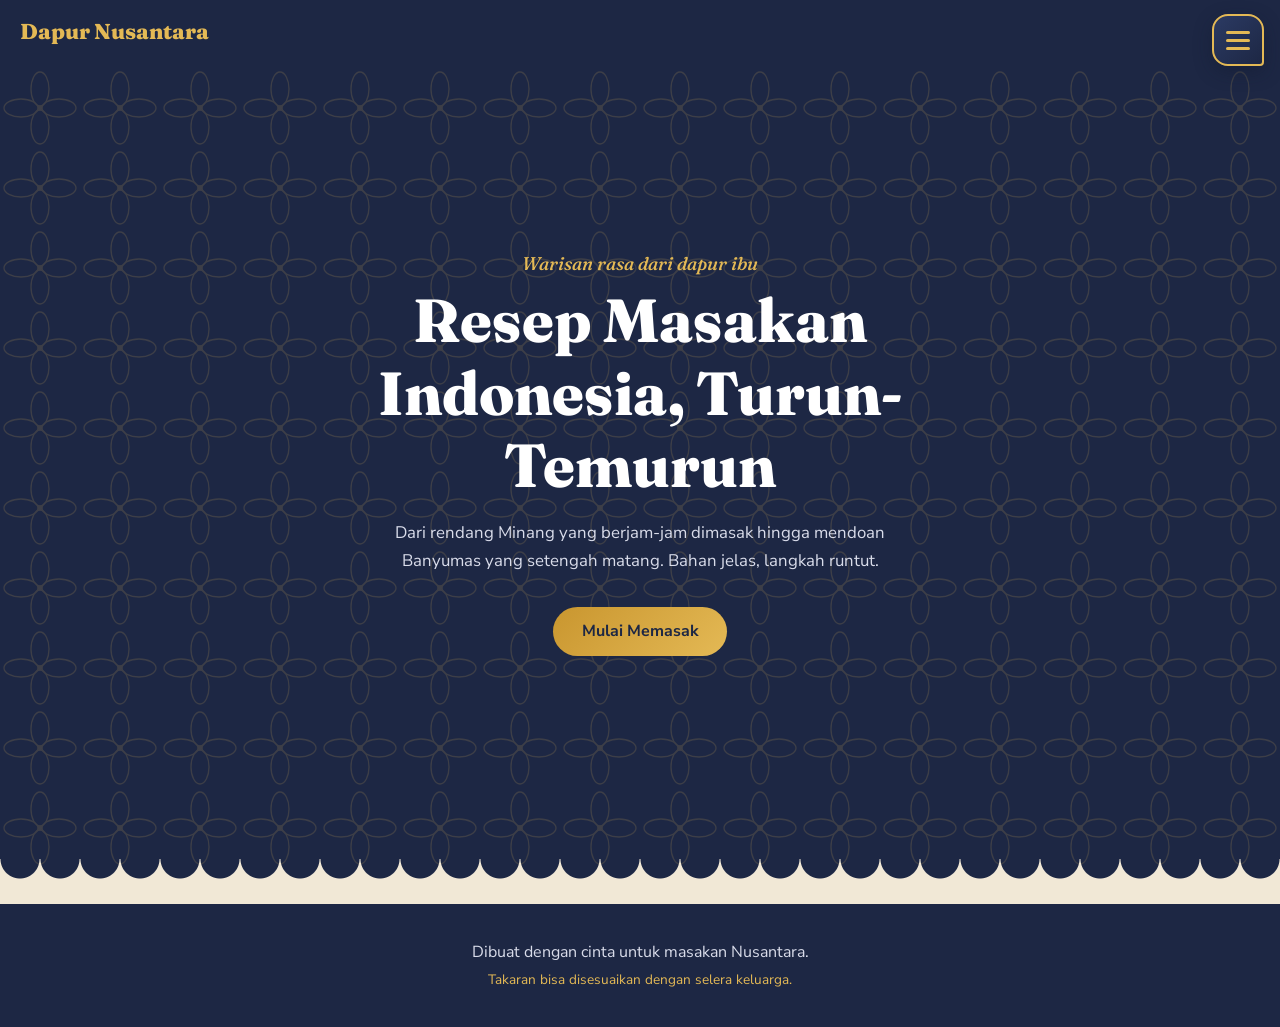
==== index.html @ f06d13d8 "Add files via upload" ====
<!DOCTYPE html>
<html lang="id">
<head>
<meta charset="UTF-8">
<meta name="viewport" content="width=device-width, initial-scale=1, viewport-fit=cover">
<title>Dapur Nusantara – Resep Masakan Indonesia</title>
<meta name="description" content="Resep rendang, soto, kupat tahu, bakwan, dan mendoan lengkap dengan bahan dan langkah.">
<link rel="icon" href="data:image/svg+xml,<svg xmlns='http://www.w3.org/2000/svg' viewBox='0 0 100 100'><rect width='100' height='100' rx='22' fill='%231d2744'/><g fill='none' stroke='%23e4b955' stroke-width='5'><ellipse cx='50' cy='30' rx='11' ry='20'/><ellipse cx='50' cy='70' rx='11' ry='20'/><ellipse cx='30' cy='50' rx='20' ry='11'/><ellipse cx='70' cy='50' rx='20' ry='11'/></g></svg>">
<link rel="preconnect" href="https://fonts.googleapis.com">
<link href="https://fonts.googleapis.com/css2?family=Fraunces:ital,wght@0,600;0,800;1,500&family=Nunito+Sans:wght@400;600;700&display=swap" rel="stylesheet">
<link rel="stylesheet" href="style.css">
</head>
<body>
<div class="intro" id="intro" aria-hidden="true">
  <div class="pintu kiri"></div><div class="pintu kanan"></div>
  <div class="intro-in">
    <svg class="lambang" viewBox="0 0 80 80" fill="none" stroke="currentColor" stroke-width="1.6" stroke-linecap="round">
      <ellipse pathLength="1" cx="40" cy="21" rx="9" ry="17" style="--k:0"/><ellipse pathLength="1" cx="59" cy="40" rx="17" ry="9" style="--k:1"/>
      <ellipse pathLength="1" cx="40" cy="59" rx="9" ry="17" style="--k:2"/><ellipse pathLength="1" cx="21" cy="40" rx="17" ry="9" style="--k:3"/>
      <circle class="titik" cx="40" cy="40" r="2.6" fill="currentColor" stroke="none"/>
    </svg>
    <div class="intro-nama" id="introNama"></div>
    <p class="intro-sub">Resep Masakan Indonesia</p>
  </div>
</div>

<header class="bar">
  <a class="brand" href="#/home">Dapur Nusantara</a>
</header>

<button class="menu-btn" id="menuBtn" aria-expanded="false" aria-controls="menuList" aria-label="Buka menu"><span></span><span></span><span></span></button>
<nav class="menu-list" id="menuList" aria-label="Menu utama">
  <a href="#/info" data-page="info" style="--i:0"><span class="ic"><svg viewBox="0 0 24 24" fill="none" stroke="currentColor" stroke-width="2" stroke-linecap="round" stroke-linejoin="round"><circle cx="12" cy="12" r="9"/><path d="M12 11v5"/><circle cx="12" cy="7.8" r=".6" fill="currentColor"/></svg></span><span class="tx">Info</span></a>
  <a href="#/home" data-page="home" style="--i:1"><span class="ic"><svg viewBox="0 0 24 24" fill="none" stroke="currentColor" stroke-width="2" stroke-linecap="round" stroke-linejoin="round"><path d="M4 11l8-7 8 7"/><path d="M6 10v9h4v-5h4v5h4v-9"/></svg></span><span class="tx">Home</span></a>
  <a href="#/anggota" data-page="anggota" style="--i:2"><span class="ic"><svg viewBox="0 0 24 24" fill="none" stroke="currentColor" stroke-width="2" stroke-linecap="round" stroke-linejoin="round"><circle cx="9" cy="8" r="3.2"/><path d="M3 19c0-3.3 2.7-5.5 6-5.5s6 2.2 6 5.5"/><path d="M16 5.2a3.2 3.2 0 010 5.6"/><path d="M18 14c1.8.7 3 2.3 3 5"/></svg></span><span class="tx">Anggota Kelompok</span></a>
  <a href="#/resep" data-page="resep" style="--i:3"><span class="ic"><svg viewBox="0 0 24 24" fill="none" stroke="currentColor" stroke-width="2" stroke-linecap="round" stroke-linejoin="round"><path d="M12 6c-2-1.5-5-2-8-1.5v13c3-.5 6 0 8 1.5 2-1.5 5-2 8-1.5v-13C17 4 14 4.5 12 6z"/><path d="M12 6v13"/></svg></span><span class="tx">List Resep</span></a>
</nav>

<!-- Halaman: Home -->
<section class="page" data-page="home" id="home">
  <div class="hero">
    <div class="hero-body">
      <p class="hero-note">Warisan rasa dari dapur ibu</p>
      <h1>Resep Masakan Indonesia, Turun-Temurun</h1>
      <p class="hero-sub">Dari rendang Minang yang berjam-jam dimasak hingga mendoan Banyumas yang setengah matang. Bahan jelas, langkah runtut.</p>
      <a class="btn btn-gold" href="#/resep">Mulai Memasak</a>
    </div>
    <div class="wave" aria-hidden="true"></div>
  </div>
</section>

<!-- Halaman: Info -->
<section class="page" data-page="info" id="info" hidden>
  <div class="wrap info">
    <h2 class="title">Tentang Dapur Nusantara</h2>
    <p>Dapur Nusantara adalah kumpulan resep masakan Indonesia yang disusun oleh kelompok kami. Setiap resep memuat bahan yang bisa dicentang saat belanja, langkah memasak yang berurutan, dan tips dari dapur.</p>
    <p>Saat ini tersedia lima resep: rendang, soto ayam, kupat tahu, bakwan sayur, dan tempe mendoan. Resep lain akan kami tambahkan.</p>
  </div>
</section>

<!-- Halaman: Resep -->
<section class="page" data-page="resep" id="resep" hidden>
  <main class="wrap">
    <h2 class="title">Pilih Resep</h2>
    <div class="tools">
      <input id="cari" type="search" placeholder="Cari resep, misalnya soto…" aria-label="Cari resep">
      <div class="chips" id="chips" role="group" aria-label="Kategori"></div>
    </div>
    <div class="grid" id="grid"></div>
    <p class="empty" id="kosong" hidden>Resep tidak ditemukan. Coba kata kunci lain atau pilih kategori Semua.</p>
  </main>
</section>

<!-- Halaman: Anggota (isi diedit di data.js) -->
<section class="page" data-page="anggota" id="anggota" hidden>
  <div class="wrap">
    <h2 class="title">Anggota Kelompok</h2>
    <div class="a-grid" id="aGrid"></div>
  </div>
</section>

<footer class="foot">
  <p>Dibuat dengan cinta untuk masakan Nusantara.</p>
  <p class="small">Takaran bisa disesuaikan dengan selera keluarga.</p>
</footer>

<div class="modal" id="modal" role="dialog" aria-modal="true" aria-labelledby="m-judul" hidden>
  <div class="sheet">
    <button class="close" id="tutup" aria-label="Tutup resep">&times;</button>
    <div id="m-isi"></div>
  </div>
</div>

<button class="btn-top" id="naik" aria-label="Kembali ke atas">&uarr;</button>
<script src="data.js"></script>
<script src="script.js"></script>
</body>
</html>
---- style.css ----
:root{
  --nila:#1d2744; --nila2:#2b3a63; --soga:#6a4326; --emas:#c9962f; --emas2:#e4b955;
  --kain:#f1e8d6; --kertas:#fbf7ee; --teks:#2a2118; --samar:#6f6354;
  --kawung:url("data:image/svg+xml,%3Csvg xmlns='http://www.w3.org/2000/svg' width='80' height='80' viewBox='0 0 80 80'%3E%3Cg fill='none' stroke='%236a4326' stroke-width='1.3'%3E%3Cellipse cx='40' cy='21' rx='9' ry='17'/%3E%3Cellipse cx='40' cy='59' rx='9' ry='17'/%3E%3Cellipse cx='21' cy='40' rx='17' ry='9'/%3E%3Cellipse cx='59' cy='40' rx='17' ry='9'/%3E%3C/g%3E%3Cg fill='%236a4326'%3E%3Ccircle cx='40' cy='40' r='2.4'/%3E%3Ccircle cx='0' cy='0' r='2'/%3E%3Ccircle cx='80' cy='0' r='2'/%3E%3Ccircle cx='0' cy='80' r='2'/%3E%3Ccircle cx='80' cy='80' r='2'/%3E%3C/g%3E%3C/svg%3E");
  --kawung-emas:url("data:image/svg+xml,%3Csvg xmlns='http://www.w3.org/2000/svg' width='80' height='80' viewBox='0 0 80 80'%3E%3Cg fill='none' stroke='%23e4b955' stroke-width='1.3'%3E%3Cellipse cx='40' cy='21' rx='9' ry='17'/%3E%3Cellipse cx='40' cy='59' rx='9' ry='17'/%3E%3Cellipse cx='21' cy='40' rx='17' ry='9'/%3E%3Cellipse cx='59' cy='40' rx='17' ry='9'/%3E%3C/g%3E%3Ccircle cx='40' cy='40' r='2.4' fill='%23e4b955'/%3E%3C/svg%3E");
}
:root{box-sizing:border-box;padding-top:env(safe-area-inset-top,0px);padding-bottom:env(safe-area-inset-bottom,0px)}
*,*::before,*::after{box-sizing:inherit}
html{scroll-behavior:auto}
body{margin:0;font-family:"Nunito Sans",system-ui,sans-serif;color:var(--teks);line-height:1.65;
  background:var(--kain);position:relative;min-height:100vh;min-height:100dvh;display:flex;flex-direction:column}
body::before{content:"";position:fixed;inset:0;background:var(--kawung);opacity:.1;pointer-events:none;z-index:0}
h1,h2,h3{font-family:"Fraunces",Georgia,serif;line-height:1.2;margin:0}
img,svg{max-width:100%}

/* Tombol beranimasi */
.btn{position:relative;overflow:hidden;display:inline-block;border:0;cursor:pointer;font:700 1rem "Nunito Sans",sans-serif;
  padding:.85rem 1.8rem;border-radius:999px;background:var(--nila);color:#fff;text-decoration:none;
  transition:transform .25s,box-shadow .25s}
.btn::after{content:"";position:absolute;top:0;left:-80%;width:50%;height:100%;
  background:linear-gradient(100deg,transparent,rgba(255,255,255,.45),transparent);transform:skewX(-20deg);transition:left .6s}
.btn:hover{transform:translateY(-3px);box-shadow:0 10px 22px rgba(29,39,68,.35)}
.btn:hover::after{left:130%}
.btn:active{transform:scale(.96)}
.btn-gold{background:linear-gradient(135deg,var(--emas),var(--emas2));color:var(--nila);animation:denyut 2.8s ease-in-out infinite}
.btn-small{padding:.55rem 1.2rem;background:transparent;border:1.5px solid var(--emas2);color:var(--emas2)}
.btn-small:hover{background:var(--emas2);color:var(--nila)}
.ripple{position:absolute;border-radius:50%;background:rgba(255,255,255,.5);transform:scale(0);animation:riak .6s linear;pointer-events:none}
@keyframes riak{to{transform:scale(4);opacity:0}}
@keyframes denyut{0%,100%{box-shadow:0 0 0 0 rgba(228,185,85,.55)}50%{box-shadow:0 0 0 14px rgba(228,185,85,0)}}
:focus-visible{outline:3px solid var(--emas);outline-offset:3px}

/* Hero */
.hero{position:relative;z-index:1;background:var(--nila);color:#fff;overflow:hidden}
.hero::before{content:"";position:absolute;inset:0;background:var(--kawung-emas);opacity:.16;animation:geser 60s linear infinite}
@keyframes geser{to{background-position:160px 80px}}
.brand{font:800 1.35rem "Fraunces",Georgia,serif;color:var(--emas2);text-decoration:none}
.hero-body{position:relative;max-width:760px;margin:auto;padding:3.5rem 1.25rem 7rem;text-align:center}
.hero-note{font:italic 500 1.15rem "Fraunces",Georgia,serif;color:var(--emas2);margin:0 0 .6rem}
.hero h1{font-size:clamp(2rem,6vw,3.8rem);font-weight:800;margin-bottom:1rem}
.hero-sub{max-width:56ch;margin:0 auto 2rem;color:#d9dcea;font-size:1.05rem}
.wave{position:absolute;bottom:-1px;left:0;right:0;height:46px;background:var(--kain);
  -webkit-mask:radial-gradient(circle at 20px 0,transparent 19px,#000 20px) 0 0/40px 46px repeat-x;
  mask:radial-gradient(circle at 20px 0,transparent 19px,#000 20px) 0 0/40px 46px repeat-x}

/* Konten */
.wrap{position:relative;z-index:1;max-width:1100px;margin:auto;padding:2.5rem 1.25rem 4rem}
.title{text-align:center;font-size:clamp(1.7rem,4vw,2.4rem);color:var(--nila);margin-bottom:1.5rem}
.title::after{content:"";display:block;width:90px;height:4px;margin:.7rem auto 0;border-radius:4px;
  background:repeating-linear-gradient(90deg,var(--emas) 0 10px,transparent 10px 16px)}
.tools{display:flex;flex-direction:column;align-items:center;gap:1rem;margin-bottom:2rem}
#cari{width:min(100%,420px);padding:.8rem 1.2rem;border-radius:999px;border:2px solid var(--soga);background:var(--kertas);
  font:inherit;color:var(--teks);transition:box-shadow .25s,border-color .25s}
#cari:focus{outline:none;border-color:var(--emas);box-shadow:0 0 0 4px rgba(201,150,47,.28)}
.chips{display:flex;flex-wrap:wrap;gap:.5rem;justify-content:center}
.chip{border:1.5px solid var(--nila);background:transparent;color:var(--nila);padding:.45rem 1.1rem;border-radius:999px;
  font:600 .95rem "Nunito Sans",sans-serif;cursor:pointer;transition:all .25s}
.chip:hover{transform:translateY(-2px);background:rgba(29,39,68,.08)}
.chip.aktif{background:var(--nila);color:var(--emas2)}

.grid{display:grid;grid-template-columns:repeat(auto-fill,minmax(250px,1fr));gap:1.5rem}
.card{background:var(--kertas);border:1px solid #d8c9a8;border-radius:6px 28px 6px 28px;overflow:hidden;
  display:flex;flex-direction:column;box-shadow:0 4px 0 var(--soga);
  opacity:0;transform:translateY(24px);transition:opacity .6s,transform .6s,box-shadow .3s}
.card.tampil{opacity:1;transform:none}
.card:hover{transform:translateY(-6px);box-shadow:0 10px 0 var(--emas)}
.card-top{display:grid;place-items:center;height:140px;font-size:4.2rem;background:var(--nila2);position:relative}
.card-top::before{content:"";position:absolute;inset:0;background:var(--kawung-emas);opacity:.28}
.card-top span{position:relative;transition:transform .4s}
.card:hover .card-top span{transform:scale(1.2) rotate(-8deg)}
.card-body{padding:1.2rem 1.3rem 1.4rem;display:flex;flex-direction:column;gap:.5rem;flex:1}
.card h3{font-size:1.45rem;color:var(--nila)}
.daerah{margin:0;color:var(--soga);font-weight:700;font-size:.9rem}
.desc{margin:0;color:var(--samar);font-size:.95rem;flex:1}
.meta{display:flex;gap:.8rem;flex-wrap:wrap;font-size:.85rem;color:var(--samar);margin:.3rem 0 .6rem}
.card .btn{align-self:flex-start;padding:.6rem 1.4rem}
.empty{text-align:center;color:var(--samar)}

/* Modal */
.modal{position:fixed;inset:0;z-index:50;background:rgba(18,24,44,.72);display:flex;align-items:flex-end;justify-content:center;
  padding:0;animation:pudar .3s}
.modal[hidden]{display:none}
.sheet{position:relative;background:var(--kertas);width:100%;max-width:760px;max-height:92vh;overflow:auto;
  border-radius:28px 28px 0 0;padding:2rem 1.4rem calc(2rem + env(safe-area-inset-bottom,0px));animation:naik .4s cubic-bezier(.2,.9,.3,1)}
@keyframes naik{from{transform:translateY(60px);opacity:0}}
@keyframes pudar{from{opacity:0}}
.close{position:sticky;top:0;float:right;width:42px;height:42px;border-radius:50%;border:0;background:var(--nila);color:var(--emas2);
  font-size:1.6rem;cursor:pointer;transition:transform .3s}
.close:hover{transform:rotate(90deg)}
.m-head{text-align:center;margin-bottom:1.2rem}
.m-head .em{font-size:3.2rem}
.m-head h2{font-size:2rem;color:var(--nila)}
.m-cols{display:grid;gap:1.5rem}
.m-cols h4{font:800 1.25rem "Fraunces",Georgia,serif;color:var(--soga);margin:0 0 .6rem;border-bottom:2px dashed var(--emas);padding-bottom:.3rem}
.bahan{list-style:none;margin:0;padding:0}
.bahan label{display:flex;gap:.6rem;padding:.3rem 0;cursor:pointer;align-items:flex-start}
.bahan input{accent-color:var(--nila);margin-top:.4rem;width:1.05rem;height:1.05rem}
.bahan input:checked+span{text-decoration:line-through;color:var(--samar)}
.langkah{margin:0;padding-left:1.4rem}
.langkah li{padding:.3rem 0 .3rem .3rem}
.langkah li::marker{font-weight:800;color:var(--emas)}
.tips{margin-top:1.5rem;padding:1rem 1.2rem;border-left:5px solid var(--emas);background:#f3ead4;border-radius:0 12px 12px 0}

.foot{position:relative;z-index:1;background:var(--nila);color:#d9dcea;text-align:center;padding:2rem 1rem}
.foot p{margin:.2rem 0}.small{font-size:.85rem;color:var(--emas2)}
.btn-top{position:fixed;right:1rem;bottom:calc(1rem + env(safe-area-inset-bottom,0px));z-index:40;width:48px;height:48px;border-radius:50%;
  border:0;background:var(--emas);color:var(--nila);font-size:1.4rem;font-weight:800;cursor:pointer;
  opacity:0;transform:translateY(20px);pointer-events:none;transition:all .35s}
.btn-top.muncul{opacity:1;transform:none;pointer-events:auto}
.btn-top:hover{transform:translateY(-4px)}

@media(min-width:700px){
  .tools{flex-direction:row;justify-content:space-between}
  .modal{align-items:center;padding:1.5rem}
  .sheet{border-radius:6px 36px 6px 36px;padding:2.2rem}
  .m-cols{grid-template-columns:1fr 1.25fr}
}
@media(prefers-reduced-motion:reduce){*,*::before,*::after{animation:none!important;transition:none!important}.card{opacity:1;transform:none}}

/* ===== Bilah atas & halaman ===== */
.bar{position:relative;z-index:1;background:var(--nila);padding:1.15rem 5.2rem 1.15rem 1.25rem;border-bottom:2px solid rgba(228,185,85,.35);transition:border-color .3s}
.bar .brand{display:inline-block}
body.home .bar{border-bottom-color:transparent}
.page{position:relative;z-index:1;flex:1}
.page[hidden]{display:none}
.page.masuk{animation:halaman .6s cubic-bezier(.2,.8,.2,1)}
@keyframes halaman{from{opacity:0;transform:translateY(22px)}}
.foot{margin-top:auto}
.hero{min-height:calc(100vh - 64px);min-height:calc(100dvh - 64px);display:flex;align-items:center}
.hero-body{width:100%}

/* ===== Menu pojok kanan atas ===== */
.menu-btn{position:fixed;top:calc(.9rem + env(safe-area-inset-top,0px));right:1rem;z-index:80;width:52px;height:52px;border-radius:16px 16px 4px 16px;border:2px solid var(--emas2);
  background:linear-gradient(135deg,var(--nila2),var(--nila));cursor:pointer;display:flex;flex-direction:column;justify-content:center;align-items:center;gap:5px;
  box-shadow:0 6px 18px rgba(18,24,44,.4);transition:transform .3s,box-shadow .3s,border-radius .3s}
.menu-btn:hover{transform:translateY(-3px) rotate(-4deg);box-shadow:0 10px 24px rgba(201,150,47,.5)}
.menu-btn span{display:block;width:24px;height:3px;border-radius:3px;background:var(--emas2);transition:transform .35s,opacity .25s,width .3s}
.menu-btn:hover span:nth-child(2){width:16px}
.menu-btn.buka{border-radius:50%;transform:rotate(90deg)}
.menu-btn.buka span:nth-child(1){transform:translateY(8px) rotate(45deg)}
.menu-btn.buka span:nth-child(2){opacity:0}
.menu-btn.buka span:nth-child(3){transform:translateY(-8px) rotate(-45deg)}
.menu-list{position:fixed;top:calc(4.9rem + env(safe-area-inset-top,0px));right:1rem;z-index:79;display:flex;flex-direction:column;gap:.5rem;align-items:stretch;min-width:230px;pointer-events:none}
.menu-list a{position:relative;display:flex;align-items:center;gap:.8rem;padding:.45rem 1.4rem .45rem .45rem;border-radius:999px;text-decoration:none;font-weight:700;color:var(--nila);
  background:var(--kertas);border:1.5px solid var(--emas);box-shadow:0 8px 18px rgba(18,24,44,.28);
  opacity:0;transform:translateX(40px) scale(.9);transition:opacity .3s,transform .4s cubic-bezier(.2,1.2,.3,1),box-shadow .25s,background .25s,color .25s}
.menu-list .ic{flex:none;width:38px;height:38px;border-radius:50%;display:grid;place-items:center;background:var(--nila);color:var(--emas2);transition:background .25s,color .25s,transform .35s}
.menu-list .ic svg{width:20px;height:20px}
.menu-list.buka{pointer-events:auto}
.menu-list.buka a{opacity:1;transform:none;transition-delay:calc(var(--i)*70ms),calc(var(--i)*70ms),0s,0s,0s,0s}
.menu-list a:hover{transform:translateX(-5px);background:linear-gradient(135deg,var(--emas),var(--emas2));box-shadow:0 10px 22px rgba(201,150,47,.5);transition-delay:0s}
.menu-list a:hover .ic{transform:rotate(-8deg) scale(1.08)}
.menu-list a:active{transform:scale(.96)}
.menu-list a[aria-current]{background:var(--nila);color:var(--emas2);border-color:var(--emas2)}
.menu-list a[aria-current] .ic{background:var(--emas2);color:var(--nila)}

/* ===== Animasi pembuka: pintu kawung ===== */
.intro{position:fixed;inset:0;z-index:200;display:grid;place-items:center;overflow:hidden;animation:bubar 0s 3.4s forwards}
.pintu{position:absolute;top:0;bottom:0;width:50.5%;background:var(--nila);animation:buka 1s 2.35s cubic-bezier(.77,0,.18,1) forwards}
.pintu::before{content:"";position:absolute;inset:0;background:var(--kawung-emas);opacity:.2}
.pintu::after{content:"";position:absolute;top:0;bottom:0;width:3px;background:var(--emas2)}
.kiri{left:0;--g:-100%}.kiri::after{right:0}
.kanan{right:0;--g:100%}.kanan::after{left:0}
.intro-in{position:relative;text-align:center;color:var(--emas2);animation:pudarkan .5s 2.1s ease-in forwards}
.lambang{width:92px;height:92px;display:block;margin:0 auto 1rem;transform:rotate(45deg);animation:kembang 1.4s .2s cubic-bezier(.3,1.2,.4,1) both}
.lambang ellipse{stroke-dasharray:1;stroke-dashoffset:1;animation:gambar .9s calc(.25s + var(--k)*.22s) ease-out forwards}
.lambang .titik{transform-origin:40px 40px;animation:titik .5s 1.2s cubic-bezier(.3,1.6,.5,1) both}
.intro-nama{display:flex;justify-content:center;overflow:hidden;padding:.15em 0;font:800 clamp(1.8rem,8vw,3rem) "Fraunces",Georgia,serif}
.intro-nama span{display:inline-block;animation:huruf .7s calc(.9s + var(--d)*55ms) cubic-bezier(.2,.9,.2,1) both}
.intro-nama .sp{width:.3em}
.intro-sub{margin:.4rem 0 0;font:italic 500 1rem "Fraunces",Georgia,serif;color:#d9dcea;animation:muncul .8s 1.9s both}
@keyframes gambar{to{stroke-dashoffset:0}}
@keyframes kembang{from{transform:rotate(-90deg) scale(.6)}to{transform:rotate(45deg) scale(1)}}
@keyframes titik{from{transform:scale(0)}}
@keyframes huruf{from{transform:translateY(110%) rotate(8deg);opacity:0}}
@keyframes muncul{from{opacity:0;transform:translateY(10px)}}
@keyframes pudarkan{to{opacity:0;transform:scale(.96)}}
@keyframes buka{to{transform:translateX(var(--g))}}
@keyframes bubar{to{visibility:hidden;pointer-events:none}}
@keyframes naikmasuk{from{opacity:0;transform:translateY(30px)}}
.hero-body>*{animation:naikmasuk .8s var(--tunda,0s) both}
.hero-body>:nth-child(2){animation-delay:calc(var(--tunda,0s) + .12s)}
.hero-body>:nth-child(3){animation-delay:calc(var(--tunda,0s) + .24s)}
.hero-body>:nth-child(4){animation-delay:calc(var(--tunda,0s) + .36s)}
:root{--tunda:2.5s}

/* ===== Gambar resep ===== */
.card-top img{position:absolute;inset:0;width:100%;height:100%;object-fit:cover;z-index:1}
.m-foto{width:100%;max-height:240px;object-fit:cover;border-radius:6px 28px 6px 28px;margin-bottom:.8rem;border:3px solid var(--emas)}

/* ===== Info & Anggota ===== */
.info{max-width:760px;text-align:center;padding-bottom:1rem}
.info p{margin:0 0 1rem;font-size:1.05rem}
.a-grid{display:grid;grid-template-columns:repeat(auto-fill,minmax(240px,1fr));gap:1.5rem}
.member{background:var(--kertas);border:1px solid #d8c9a8;border-radius:28px 6px 28px 6px;padding:1.5rem 1.3rem;text-align:center;display:flex;flex-direction:column;align-items:center;gap:.5rem;box-shadow:0 4px 0 var(--soga);transition:transform .3s,box-shadow .3s}
.member:hover{transform:translateY(-5px);box-shadow:0 9px 0 var(--emas)}
.ava{position:relative;width:100px;height:100px;border-radius:50%;border:4px solid var(--emas);background:var(--nila2);display:grid;place-items:center;overflow:hidden;color:var(--emas2);font:800 2.4rem "Fraunces",Georgia,serif}
.ava img{position:absolute;inset:0;width:100%;height:100%;object-fit:cover}
.member h3{font-size:1.35rem;color:var(--nila)}
.peran{margin:0;color:var(--soga);font-weight:700;font-size:.92rem}
.member .desc{font-size:.95rem}
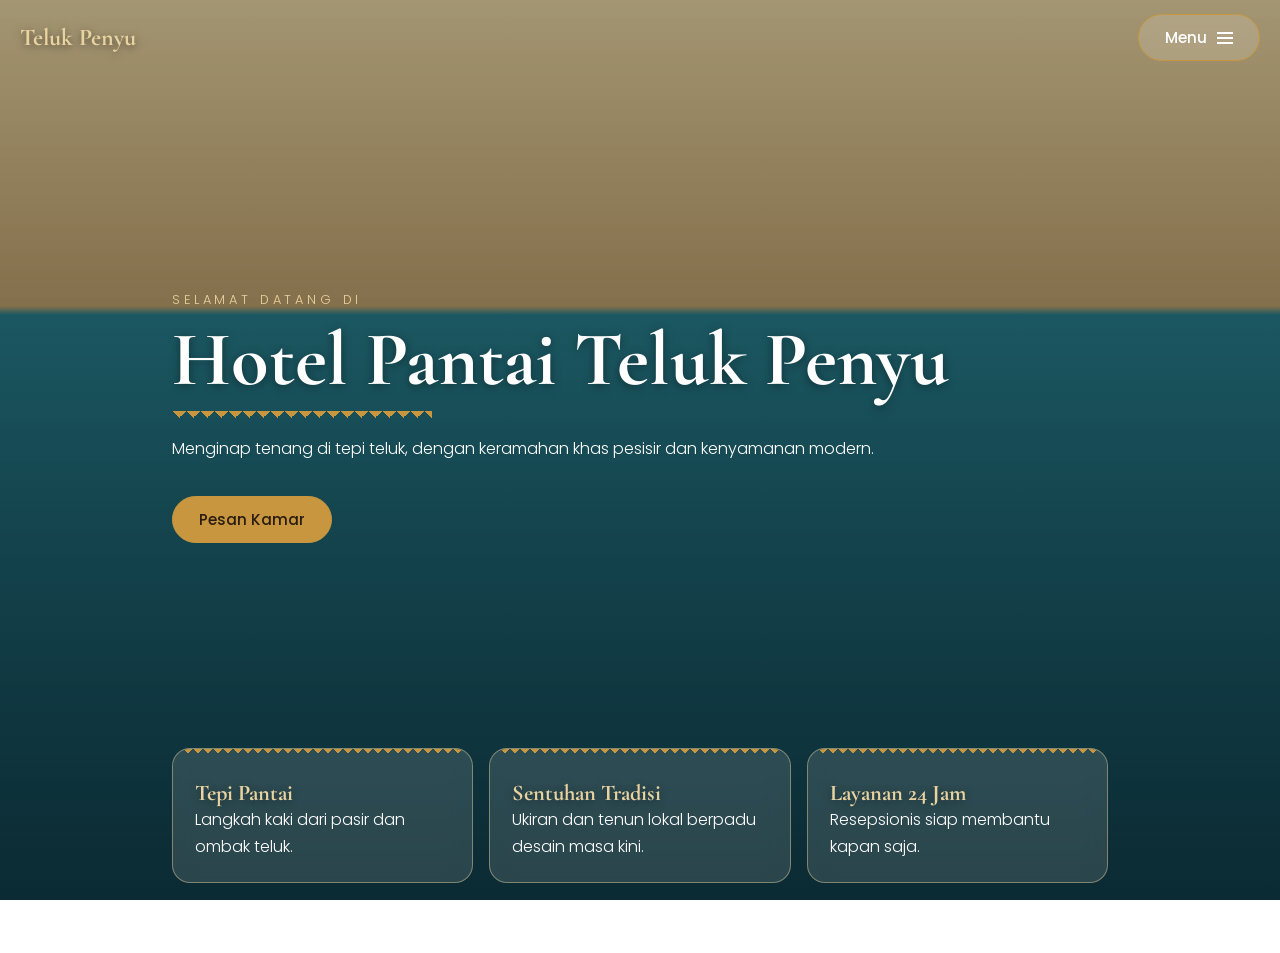
==== commit 0ee6b9b9: "Add files via upload" ====
--- a/index.html
+++ b/index.html
@@ -1,98 +1,4 @@
-<!DOCTYPE html>
-<html lang="id">
-<head>
-<meta charset="UTF-8">
-<meta name="viewport" content="width=device-width, initial-scale=1, viewport-fit=cover">
-<title>Dapur Nusantara – Resep Masakan Indonesia</title>
-<meta name="description" content="Resep rendang, soto, kupat tahu, bakwan, dan mendoan lengkap dengan bahan dan langkah.">
-<link rel="icon" href="data:image/svg+xml,<svg xmlns='http://www.w3.org/2000/svg' viewBox='0 0 100 100'><rect width='100' height='100' rx='22' fill='%231d2744'/><g fill='none' stroke='%23e4b955' stroke-width='5'><ellipse cx='50' cy='30' rx='11' ry='20'/><ellipse cx='50' cy='70' rx='11' ry='20'/><ellipse cx='30' cy='50' rx='20' ry='11'/><ellipse cx='70' cy='50' rx='20' ry='11'/></g></svg>">
-<link rel="preconnect" href="https://fonts.googleapis.com">
-<link href="https://fonts.googleapis.com/css2?family=Fraunces:ital,wght@0,600;0,800;1,500&family=Nunito+Sans:wght@400;600;700&display=swap" rel="stylesheet">
-<link rel="stylesheet" href="style.css">
-</head>
-<body>
-<div class="intro" id="intro" aria-hidden="true">
-  <div class="pintu kiri"></div><div class="pintu kanan"></div>
-  <div class="intro-in">
-    <svg class="lambang" viewBox="0 0 80 80" fill="none" stroke="currentColor" stroke-width="1.6" stroke-linecap="round">
-      <ellipse pathLength="1" cx="40" cy="21" rx="9" ry="17" style="--k:0"/><ellipse pathLength="1" cx="59" cy="40" rx="17" ry="9" style="--k:1"/>
-      <ellipse pathLength="1" cx="40" cy="59" rx="9" ry="17" style="--k:2"/><ellipse pathLength="1" cx="21" cy="40" rx="17" ry="9" style="--k:3"/>
-      <circle class="titik" cx="40" cy="40" r="2.6" fill="currentColor" stroke="none"/>
-    </svg>
-    <div class="intro-nama" id="introNama"></div>
-    <p class="intro-sub">Resep Masakan Indonesia</p>
-  </div>
-</div>
-
-<header class="bar">
-  <a class="brand" href="#/home">Dapur Nusantara</a>
-</header>
-
-<button class="menu-btn" id="menuBtn" aria-expanded="false" aria-controls="menuList" aria-label="Buka menu"><span></span><span></span><span></span></button>
-<nav class="menu-list" id="menuList" aria-label="Menu utama">
-  <a href="#/info" data-page="info" style="--i:0"><span class="ic"><svg viewBox="0 0 24 24" fill="none" stroke="currentColor" stroke-width="2" stroke-linecap="round" stroke-linejoin="round"><circle cx="12" cy="12" r="9"/><path d="M12 11v5"/><circle cx="12" cy="7.8" r=".6" fill="currentColor"/></svg></span><span class="tx">Info</span></a>
-  <a href="#/home" data-page="home" style="--i:1"><span class="ic"><svg viewBox="0 0 24 24" fill="none" stroke="currentColor" stroke-width="2" stroke-linecap="round" stroke-linejoin="round"><path d="M4 11l8-7 8 7"/><path d="M6 10v9h4v-5h4v5h4v-9"/></svg></span><span class="tx">Home</span></a>
-  <a href="#/anggota" data-page="anggota" style="--i:2"><span class="ic"><svg viewBox="0 0 24 24" fill="none" stroke="currentColor" stroke-width="2" stroke-linecap="round" stroke-linejoin="round"><circle cx="9" cy="8" r="3.2"/><path d="M3 19c0-3.3 2.7-5.5 6-5.5s6 2.2 6 5.5"/><path d="M16 5.2a3.2 3.2 0 010 5.6"/><path d="M18 14c1.8.7 3 2.3 3 5"/></svg></span><span class="tx">Anggota Kelompok</span></a>
-  <a href="#/resep" data-page="resep" style="--i:3"><span class="ic"><svg viewBox="0 0 24 24" fill="none" stroke="currentColor" stroke-width="2" stroke-linecap="round" stroke-linejoin="round"><path d="M12 6c-2-1.5-5-2-8-1.5v13c3-.5 6 0 8 1.5 2-1.5 5-2 8-1.5v-13C17 4 14 4.5 12 6z"/><path d="M12 6v13"/></svg></span><span class="tx">List Resep</span></a>
-</nav>
-
-<!-- Halaman: Home -->
-<section class="page" data-page="home" id="home">
-  <div class="hero">
-    <div class="hero-body">
-      <p class="hero-note">Warisan rasa dari dapur ibu</p>
-      <h1>Resep Masakan Indonesia, Turun-Temurun</h1>
-      <p class="hero-sub">Dari rendang Minang yang berjam-jam dimasak hingga mendoan Banyumas yang setengah matang. Bahan jelas, langkah runtut.</p>
-      <a class="btn btn-gold" href="#/resep">Mulai Memasak</a>
-    </div>
-    <div class="wave" aria-hidden="true"></div>
-  </div>
-</section>
-
-<!-- Halaman: Info -->
-<section class="page" data-page="info" id="info" hidden>
-  <div class="wrap info">
-    <h2 class="title">Tentang Dapur Nusantara</h2>
-    <p>Dapur Nusantara adalah kumpulan resep masakan Indonesia yang disusun oleh kelompok kami. Setiap resep memuat bahan yang bisa dicentang saat belanja, langkah memasak yang berurutan, dan tips dari dapur.</p>
-    <p>Saat ini tersedia lima resep: rendang, soto ayam, kupat tahu, bakwan sayur, dan tempe mendoan. Resep lain akan kami tambahkan.</p>
-  </div>
-</section>
-
-<!-- Halaman: Resep -->
-<section class="page" data-page="resep" id="resep" hidden>
-  <main class="wrap">
-    <h2 class="title">Pilih Resep</h2>
-    <div class="tools">
-      <input id="cari" type="search" placeholder="Cari resep, misalnya soto…" aria-label="Cari resep">
-      <div class="chips" id="chips" role="group" aria-label="Kategori"></div>
-    </div>
-    <div class="grid" id="grid"></div>
-    <p class="empty" id="kosong" hidden>Resep tidak ditemukan. Coba kata kunci lain atau pilih kategori Semua.</p>
-  </main>
-</section>
-
-<!-- Halaman: Anggota (isi diedit di data.js) -->
-<section class="page" data-page="anggota" id="anggota" hidden>
-  <div class="wrap">
-    <h2 class="title">Anggota Kelompok</h2>
-    <div class="a-grid" id="aGrid"></div>
-  </div>
-</section>
-
-<footer class="foot">
-  <p>Dibuat dengan cinta untuk masakan Nusantara.</p>
-  <p class="small">Takaran bisa disesuaikan dengan selera keluarga.</p>
-</footer>
-
-<div class="modal" id="modal" role="dialog" aria-modal="true" aria-labelledby="m-judul" hidden>
-  <div class="sheet">
-    <button class="close" id="tutup" aria-label="Tutup resep">&times;</button>
-    <div id="m-isi"></div>
-  </div>
-</div>
-
-<button class="btn-top" id="naik" aria-label="Kembali ke atas">&uarr;</button>
-<script src="data.js"></script>
-<script src="script.js"></script>
-</body>
-</html>
+<!DOCTYPE html><html lang="id"><head><meta charset="utf-8"><meta name="viewport" content="width=device-width,initial-scale=1,viewport-fit=cover"><title>Pantai Teluk Penyu - Pemesanan Kamar Hotel</title><link rel="stylesheet" href="style.css"></head><body data-page="home"><main>
+<section class="hero"><p class="kicker">Selamat datang di</p><h1>Hotel Pantai Teluk Penyu</h1><div class="orn"></div><p>Menginap tenang di tepi teluk, dengan keramahan khas pesisir dan kenyamanan modern.</p><a class="cta" data-go="pesan" href="pesan.html">Pesan Kamar</a></section>
+<section class="grid"><article class="card"><h3>Tepi Pantai</h3><p>Langkah kaki dari pasir dan ombak teluk.</p></article><article class="card"><h3>Sentuhan Tradisi</h3><p>Ukiran dan tenun lokal berpadu desain masa kini.</p></article><article class="card"><h3>Layanan 24 Jam</h3><p>Resepsionis siap membantu kapan saja.</p></article></section>
+</main><script src="script.js"></script></body></html>
--- a/style.css
+++ b/style.css
@@ -1,201 +1,56 @@
-:root{
-  --nila:#1d2744; --nila2:#2b3a63; --soga:#6a4326; --emas:#c9962f; --emas2:#e4b955;
-  --kain:#f1e8d6; --kertas:#fbf7ee; --teks:#2a2118; --samar:#6f6354;
-  --kawung:url("data:image/svg+xml,%3Csvg xmlns='http://www.w3.org/2000/svg' width='80' height='80' viewBox='0 0 80 80'%3E%3Cg fill='none' stroke='%236a4326' stroke-width='1.3'%3E%3Cellipse cx='40' cy='21' rx='9' ry='17'/%3E%3Cellipse cx='40' cy='59' rx='9' ry='17'/%3E%3Cellipse cx='21' cy='40' rx='17' ry='9'/%3E%3Cellipse cx='59' cy='40' rx='17' ry='9'/%3E%3C/g%3E%3Cg fill='%236a4326'%3E%3Ccircle cx='40' cy='40' r='2.4'/%3E%3Ccircle cx='0' cy='0' r='2'/%3E%3Ccircle cx='80' cy='0' r='2'/%3E%3Ccircle cx='0' cy='80' r='2'/%3E%3Ccircle cx='80' cy='80' r='2'/%3E%3C/g%3E%3C/svg%3E");
-  --kawung-emas:url("data:image/svg+xml,%3Csvg xmlns='http://www.w3.org/2000/svg' width='80' height='80' viewBox='0 0 80 80'%3E%3Cg fill='none' stroke='%23e4b955' stroke-width='1.3'%3E%3Cellipse cx='40' cy='21' rx='9' ry='17'/%3E%3Cellipse cx='40' cy='59' rx='9' ry='17'/%3E%3Cellipse cx='21' cy='40' rx='17' ry='9'/%3E%3Cellipse cx='59' cy='40' rx='17' ry='9'/%3E%3C/g%3E%3Ccircle cx='40' cy='40' r='2.4' fill='%23e4b955'/%3E%3C/svg%3E");
-}
-:root{box-sizing:border-box;padding-top:env(safe-area-inset-top,0px);padding-bottom:env(safe-area-inset-bottom,0px)}
-*,*::before,*::after{box-sizing:inherit}
-html{scroll-behavior:auto}
-body{margin:0;font-family:"Nunito Sans",system-ui,sans-serif;color:var(--teks);line-height:1.65;
-  background:var(--kain);position:relative;min-height:100vh;min-height:100dvh;display:flex;flex-direction:column}
-body::before{content:"";position:fixed;inset:0;background:var(--kawung);opacity:.1;pointer-events:none;z-index:0}
-h1,h2,h3{font-family:"Fraunces",Georgia,serif;line-height:1.2;margin:0}
-img,svg{max-width:100%}
-
-/* Tombol beranimasi */
-.btn{position:relative;overflow:hidden;display:inline-block;border:0;cursor:pointer;font:700 1rem "Nunito Sans",sans-serif;
-  padding:.85rem 1.8rem;border-radius:999px;background:var(--nila);color:#fff;text-decoration:none;
-  transition:transform .25s,box-shadow .25s}
-.btn::after{content:"";position:absolute;top:0;left:-80%;width:50%;height:100%;
-  background:linear-gradient(100deg,transparent,rgba(255,255,255,.45),transparent);transform:skewX(-20deg);transition:left .6s}
-.btn:hover{transform:translateY(-3px);box-shadow:0 10px 22px rgba(29,39,68,.35)}
-.btn:hover::after{left:130%}
-.btn:active{transform:scale(.96)}
-.btn-gold{background:linear-gradient(135deg,var(--emas),var(--emas2));color:var(--nila);animation:denyut 2.8s ease-in-out infinite}
-.btn-small{padding:.55rem 1.2rem;background:transparent;border:1.5px solid var(--emas2);color:var(--emas2)}
-.btn-small:hover{background:var(--emas2);color:var(--nila)}
-.ripple{position:absolute;border-radius:50%;background:rgba(255,255,255,.5);transform:scale(0);animation:riak .6s linear;pointer-events:none}
-@keyframes riak{to{transform:scale(4);opacity:0}}
-@keyframes denyut{0%,100%{box-shadow:0 0 0 0 rgba(228,185,85,.55)}50%{box-shadow:0 0 0 14px rgba(228,185,85,0)}}
-:focus-visible{outline:3px solid var(--emas);outline-offset:3px}
-
-/* Hero */
-.hero{position:relative;z-index:1;background:var(--nila);color:#fff;overflow:hidden}
-.hero::before{content:"";position:absolute;inset:0;background:var(--kawung-emas);opacity:.16;animation:geser 60s linear infinite}
-@keyframes geser{to{background-position:160px 80px}}
-.brand{font:800 1.35rem "Fraunces",Georgia,serif;color:var(--emas2);text-decoration:none}
-.hero-body{position:relative;max-width:760px;margin:auto;padding:3.5rem 1.25rem 7rem;text-align:center}
-.hero-note{font:italic 500 1.15rem "Fraunces",Georgia,serif;color:var(--emas2);margin:0 0 .6rem}
-.hero h1{font-size:clamp(2rem,6vw,3.8rem);font-weight:800;margin-bottom:1rem}
-.hero-sub{max-width:56ch;margin:0 auto 2rem;color:#d9dcea;font-size:1.05rem}
-.wave{position:absolute;bottom:-1px;left:0;right:0;height:46px;background:var(--kain);
-  -webkit-mask:radial-gradient(circle at 20px 0,transparent 19px,#000 20px) 0 0/40px 46px repeat-x;
-  mask:radial-gradient(circle at 20px 0,transparent 19px,#000 20px) 0 0/40px 46px repeat-x}
-
-/* Konten */
-.wrap{position:relative;z-index:1;max-width:1100px;margin:auto;padding:2.5rem 1.25rem 4rem}
-.title{text-align:center;font-size:clamp(1.7rem,4vw,2.4rem);color:var(--nila);margin-bottom:1.5rem}
-.title::after{content:"";display:block;width:90px;height:4px;margin:.7rem auto 0;border-radius:4px;
-  background:repeating-linear-gradient(90deg,var(--emas) 0 10px,transparent 10px 16px)}
-.tools{display:flex;flex-direction:column;align-items:center;gap:1rem;margin-bottom:2rem}
-#cari{width:min(100%,420px);padding:.8rem 1.2rem;border-radius:999px;border:2px solid var(--soga);background:var(--kertas);
-  font:inherit;color:var(--teks);transition:box-shadow .25s,border-color .25s}
-#cari:focus{outline:none;border-color:var(--emas);box-shadow:0 0 0 4px rgba(201,150,47,.28)}
-.chips{display:flex;flex-wrap:wrap;gap:.5rem;justify-content:center}
-.chip{border:1.5px solid var(--nila);background:transparent;color:var(--nila);padding:.45rem 1.1rem;border-radius:999px;
-  font:600 .95rem "Nunito Sans",sans-serif;cursor:pointer;transition:all .25s}
-.chip:hover{transform:translateY(-2px);background:rgba(29,39,68,.08)}
-.chip.aktif{background:var(--nila);color:var(--emas2)}
-
-.grid{display:grid;grid-template-columns:repeat(auto-fill,minmax(250px,1fr));gap:1.5rem}
-.card{background:var(--kertas);border:1px solid #d8c9a8;border-radius:6px 28px 6px 28px;overflow:hidden;
-  display:flex;flex-direction:column;box-shadow:0 4px 0 var(--soga);
-  opacity:0;transform:translateY(24px);transition:opacity .6s,transform .6s,box-shadow .3s}
-.card.tampil{opacity:1;transform:none}
-.card:hover{transform:translateY(-6px);box-shadow:0 10px 0 var(--emas)}
-.card-top{display:grid;place-items:center;height:140px;font-size:4.2rem;background:var(--nila2);position:relative}
-.card-top::before{content:"";position:absolute;inset:0;background:var(--kawung-emas);opacity:.28}
-.card-top span{position:relative;transition:transform .4s}
-.card:hover .card-top span{transform:scale(1.2) rotate(-8deg)}
-.card-body{padding:1.2rem 1.3rem 1.4rem;display:flex;flex-direction:column;gap:.5rem;flex:1}
-.card h3{font-size:1.45rem;color:var(--nila)}
-.daerah{margin:0;color:var(--soga);font-weight:700;font-size:.9rem}
-.desc{margin:0;color:var(--samar);font-size:.95rem;flex:1}
-.meta{display:flex;gap:.8rem;flex-wrap:wrap;font-size:.85rem;color:var(--samar);margin:.3rem 0 .6rem}
-.card .btn{align-self:flex-start;padding:.6rem 1.4rem}
-.empty{text-align:center;color:var(--samar)}
-
-/* Modal */
-.modal{position:fixed;inset:0;z-index:50;background:rgba(18,24,44,.72);display:flex;align-items:flex-end;justify-content:center;
-  padding:0;animation:pudar .3s}
-.modal[hidden]{display:none}
-.sheet{position:relative;background:var(--kertas);width:100%;max-width:760px;max-height:92vh;overflow:auto;
-  border-radius:28px 28px 0 0;padding:2rem 1.4rem calc(2rem + env(safe-area-inset-bottom,0px));animation:naik .4s cubic-bezier(.2,.9,.3,1)}
-@keyframes naik{from{transform:translateY(60px);opacity:0}}
-@keyframes pudar{from{opacity:0}}
-.close{position:sticky;top:0;float:right;width:42px;height:42px;border-radius:50%;border:0;background:var(--nila);color:var(--emas2);
-  font-size:1.6rem;cursor:pointer;transition:transform .3s}
-.close:hover{transform:rotate(90deg)}
-.m-head{text-align:center;margin-bottom:1.2rem}
-.m-head .em{font-size:3.2rem}
-.m-head h2{font-size:2rem;color:var(--nila)}
-.m-cols{display:grid;gap:1.5rem}
-.m-cols h4{font:800 1.25rem "Fraunces",Georgia,serif;color:var(--soga);margin:0 0 .6rem;border-bottom:2px dashed var(--emas);padding-bottom:.3rem}
-.bahan{list-style:none;margin:0;padding:0}
-.bahan label{display:flex;gap:.6rem;padding:.3rem 0;cursor:pointer;align-items:flex-start}
-.bahan input{accent-color:var(--nila);margin-top:.4rem;width:1.05rem;height:1.05rem}
-.bahan input:checked+span{text-decoration:line-through;color:var(--samar)}
-.langkah{margin:0;padding-left:1.4rem}
-.langkah li{padding:.3rem 0 .3rem .3rem}
-.langkah li::marker{font-weight:800;color:var(--emas)}
-.tips{margin-top:1.5rem;padding:1rem 1.2rem;border-left:5px solid var(--emas);background:#f3ead4;border-radius:0 12px 12px 0}
-
-.foot{position:relative;z-index:1;background:var(--nila);color:#d9dcea;text-align:center;padding:2rem 1rem}
-.foot p{margin:.2rem 0}.small{font-size:.85rem;color:var(--emas2)}
-.btn-top{position:fixed;right:1rem;bottom:calc(1rem + env(safe-area-inset-bottom,0px));z-index:40;width:48px;height:48px;border-radius:50%;
-  border:0;background:var(--emas);color:var(--nila);font-size:1.4rem;font-weight:800;cursor:pointer;
-  opacity:0;transform:translateY(20px);pointer-events:none;transition:all .35s}
-.btn-top.muncul{opacity:1;transform:none;pointer-events:auto}
-.btn-top:hover{transform:translateY(-4px)}
-
-@media(min-width:700px){
-  .tools{flex-direction:row;justify-content:space-between}
-  .modal{align-items:center;padding:1.5rem}
-  .sheet{border-radius:6px 36px 6px 36px;padding:2.2rem}
-  .m-cols{grid-template-columns:1fr 1.25fr}
-}
-@media(prefers-reduced-motion:reduce){*,*::before,*::after{animation:none!important;transition:none!important}.card{opacity:1;transform:none}}
-
-/* ===== Bilah atas & halaman ===== */
-.bar{position:relative;z-index:1;background:var(--nila);padding:1.15rem 5.2rem 1.15rem 1.25rem;border-bottom:2px solid rgba(228,185,85,.35);transition:border-color .3s}
-.bar .brand{display:inline-block}
-body.home .bar{border-bottom-color:transparent}
-.page{position:relative;z-index:1;flex:1}
-.page[hidden]{display:none}
-.page.masuk{animation:halaman .6s cubic-bezier(.2,.8,.2,1)}
-@keyframes halaman{from{opacity:0;transform:translateY(22px)}}
-.foot{margin-top:auto}
-.hero{min-height:calc(100vh - 64px);min-height:calc(100dvh - 64px);display:flex;align-items:center}
-.hero-body{width:100%}
-
-/* ===== Menu pojok kanan atas ===== */
-.menu-btn{position:fixed;top:calc(.9rem + env(safe-area-inset-top,0px));right:1rem;z-index:80;width:52px;height:52px;border-radius:16px 16px 4px 16px;border:2px solid var(--emas2);
-  background:linear-gradient(135deg,var(--nila2),var(--nila));cursor:pointer;display:flex;flex-direction:column;justify-content:center;align-items:center;gap:5px;
-  box-shadow:0 6px 18px rgba(18,24,44,.4);transition:transform .3s,box-shadow .3s,border-radius .3s}
-.menu-btn:hover{transform:translateY(-3px) rotate(-4deg);box-shadow:0 10px 24px rgba(201,150,47,.5)}
-.menu-btn span{display:block;width:24px;height:3px;border-radius:3px;background:var(--emas2);transition:transform .35s,opacity .25s,width .3s}
-.menu-btn:hover span:nth-child(2){width:16px}
-.menu-btn.buka{border-radius:50%;transform:rotate(90deg)}
-.menu-btn.buka span:nth-child(1){transform:translateY(8px) rotate(45deg)}
-.menu-btn.buka span:nth-child(2){opacity:0}
-.menu-btn.buka span:nth-child(3){transform:translateY(-8px) rotate(-45deg)}
-.menu-list{position:fixed;top:calc(4.9rem + env(safe-area-inset-top,0px));right:1rem;z-index:79;display:flex;flex-direction:column;gap:.5rem;align-items:stretch;min-width:230px;pointer-events:none}
-.menu-list a{position:relative;display:flex;align-items:center;gap:.8rem;padding:.45rem 1.4rem .45rem .45rem;border-radius:999px;text-decoration:none;font-weight:700;color:var(--nila);
-  background:var(--kertas);border:1.5px solid var(--emas);box-shadow:0 8px 18px rgba(18,24,44,.28);
-  opacity:0;transform:translateX(40px) scale(.9);transition:opacity .3s,transform .4s cubic-bezier(.2,1.2,.3,1),box-shadow .25s,background .25s,color .25s}
-.menu-list .ic{flex:none;width:38px;height:38px;border-radius:50%;display:grid;place-items:center;background:var(--nila);color:var(--emas2);transition:background .25s,color .25s,transform .35s}
-.menu-list .ic svg{width:20px;height:20px}
-.menu-list.buka{pointer-events:auto}
-.menu-list.buka a{opacity:1;transform:none;transition-delay:calc(var(--i)*70ms),calc(var(--i)*70ms),0s,0s,0s,0s}
-.menu-list a:hover{transform:translateX(-5px);background:linear-gradient(135deg,var(--emas),var(--emas2));box-shadow:0 10px 22px rgba(201,150,47,.5);transition-delay:0s}
-.menu-list a:hover .ic{transform:rotate(-8deg) scale(1.08)}
-.menu-list a:active{transform:scale(.96)}
-.menu-list a[aria-current]{background:var(--nila);color:var(--emas2);border-color:var(--emas2)}
-.menu-list a[aria-current] .ic{background:var(--emas2);color:var(--nila)}
-
-/* ===== Animasi pembuka: pintu kawung ===== */
-.intro{position:fixed;inset:0;z-index:200;display:grid;place-items:center;overflow:hidden;animation:bubar 0s 3.4s forwards}
-.pintu{position:absolute;top:0;bottom:0;width:50.5%;background:var(--nila);animation:buka 1s 2.35s cubic-bezier(.77,0,.18,1) forwards}
-.pintu::before{content:"";position:absolute;inset:0;background:var(--kawung-emas);opacity:.2}
-.pintu::after{content:"";position:absolute;top:0;bottom:0;width:3px;background:var(--emas2)}
-.kiri{left:0;--g:-100%}.kiri::after{right:0}
-.kanan{right:0;--g:100%}.kanan::after{left:0}
-.intro-in{position:relative;text-align:center;color:var(--emas2);animation:pudarkan .5s 2.1s ease-in forwards}
-.lambang{width:92px;height:92px;display:block;margin:0 auto 1rem;transform:rotate(45deg);animation:kembang 1.4s .2s cubic-bezier(.3,1.2,.4,1) both}
-.lambang ellipse{stroke-dasharray:1;stroke-dashoffset:1;animation:gambar .9s calc(.25s + var(--k)*.22s) ease-out forwards}
-.lambang .titik{transform-origin:40px 40px;animation:titik .5s 1.2s cubic-bezier(.3,1.6,.5,1) both}
-.intro-nama{display:flex;justify-content:center;overflow:hidden;padding:.15em 0;font:800 clamp(1.8rem,8vw,3rem) "Fraunces",Georgia,serif}
-.intro-nama span{display:inline-block;animation:huruf .7s calc(.9s + var(--d)*55ms) cubic-bezier(.2,.9,.2,1) both}
-.intro-nama .sp{width:.3em}
-.intro-sub{margin:.4rem 0 0;font:italic 500 1rem "Fraunces",Georgia,serif;color:#d9dcea;animation:muncul .8s 1.9s both}
-@keyframes gambar{to{stroke-dashoffset:0}}
-@keyframes kembang{from{transform:rotate(-90deg) scale(.6)}to{transform:rotate(45deg) scale(1)}}
-@keyframes titik{from{transform:scale(0)}}
-@keyframes huruf{from{transform:translateY(110%) rotate(8deg);opacity:0}}
-@keyframes muncul{from{opacity:0;transform:translateY(10px)}}
-@keyframes pudarkan{to{opacity:0;transform:scale(.96)}}
-@keyframes buka{to{transform:translateX(var(--g))}}
-@keyframes bubar{to{visibility:hidden;pointer-events:none}}
-@keyframes naikmasuk{from{opacity:0;transform:translateY(30px)}}
-.hero-body>*{animation:naikmasuk .8s var(--tunda,0s) both}
-.hero-body>:nth-child(2){animation-delay:calc(var(--tunda,0s) + .12s)}
-.hero-body>:nth-child(3){animation-delay:calc(var(--tunda,0s) + .24s)}
-.hero-body>:nth-child(4){animation-delay:calc(var(--tunda,0s) + .36s)}
-:root{--tunda:2.5s}
-
-/* ===== Gambar resep ===== */
-.card-top img{position:absolute;inset:0;width:100%;height:100%;object-fit:cover;z-index:1}
-.m-foto{width:100%;max-height:240px;object-fit:cover;border-radius:6px 28px 6px 28px;margin-bottom:.8rem;border:3px solid var(--emas)}
-
-/* ===== Info & Anggota ===== */
-.info{max-width:760px;text-align:center;padding-bottom:1rem}
-.info p{margin:0 0 1rem;font-size:1.05rem}
-.a-grid{display:grid;grid-template-columns:repeat(auto-fill,minmax(240px,1fr));gap:1.5rem}
-.member{background:var(--kertas);border:1px solid #d8c9a8;border-radius:28px 6px 28px 6px;padding:1.5rem 1.3rem;text-align:center;display:flex;flex-direction:column;align-items:center;gap:.5rem;box-shadow:0 4px 0 var(--soga);transition:transform .3s,box-shadow .3s}
-.member:hover{transform:translateY(-5px);box-shadow:0 9px 0 var(--emas)}
-.ava{position:relative;width:100px;height:100px;border-radius:50%;border:4px solid var(--emas);background:var(--nila2);display:grid;place-items:center;overflow:hidden;color:var(--emas2);font:800 2.4rem "Fraunces",Georgia,serif}
-.ava img{position:absolute;inset:0;width:100%;height:100%;object-fit:cover}
-.member h3{font-size:1.35rem;color:var(--nila)}
-.peran{margin:0;color:var(--soga);font-weight:700;font-size:.92rem}
-.member .desc{font-size:.95rem}
+@import url('https://fonts.googleapis.com/css2?family=Cormorant+Garamond:wght@600;700&family=Poppins:wght@300;400;500&display=swap');
+:root{--pasir:#e9d3a1;--gold:#c8963e;--teal:#0f4c5c;--ink:#2a1c10}
+*{box-sizing:border-box;margin:0}
+body{font-family:Poppins,system-ui,sans-serif;color:#fff;min-height:100vh;overflow-x:hidden}
+#bg{position:fixed;inset:0;z-index:-3;background:linear-gradient(#f6d9a0 0,#e9b872 34%,#2a8c9a 35%,#0f4c5c 100%) center/cover;animation:kb 24s ease-in-out infinite alternate}
+@keyframes kb{to{transform:scale(1.07)}}
+.veil{position:fixed;inset:0;z-index:-2;background:linear-gradient(rgba(10,25,30,.35),rgba(10,25,30,.65))}
+#sand{position:fixed;inset:0;z-index:40;pointer-events:none}
+.top{position:fixed;top:0;left:0;right:0;z-index:30;display:flex;justify-content:space-between;align-items:center;padding:14px 20px}
+.brand{font:700 1.5rem 'Cormorant Garamond',serif;color:var(--pasir);text-decoration:none;text-shadow:0 2px 8px #0008}
+.mbtn,.nb,.cta{font:500 .95rem Poppins,sans-serif;color:#fff;background:rgba(255,248,235,.16);backdrop-filter:blur(10px);border:1px solid var(--gold);border-radius:999px;padding:11px 26px;cursor:pointer;text-decoration:none;text-align:center;position:relative;overflow:hidden;transition:transform .25s,background .25s,color .25s}
+.mbtn{display:flex;gap:10px;align-items:center}
+.mbtn i{width:16px;height:2px;background:currentColor;box-shadow:0 5px currentColor,0 -5px currentColor;transition:.3s}
+.open .mbtn i{box-shadow:0 0 currentColor;transform:rotate(45deg)}
+.mbtn:hover,.nb:hover,.cta:hover{background:var(--gold);color:var(--ink);transform:translateY(-3px) scale(1.05)}
+.mbtn:active,.nb:active,.cta:active{transform:scale(.93)}
+.nb::after,.cta::after{content:"";position:absolute;inset:0;background:linear-gradient(100deg,transparent 30%,#fff7 50%,transparent 70%);transform:translateX(-120%)}
+.nb:hover::after,.cta:hover::after{transform:translateX(120%);transition:transform .6s}
+.cta{background:var(--gold);color:var(--ink);display:inline-block;margin-top:24px;font-weight:500}
+.drawer{position:fixed;top:68px;right:16px;z-index:30;display:flex;flex-direction:column;gap:9px;min-width:190px;pointer-events:none}
+.drawer .nb{opacity:0;transform:translateX(40px) scale(.9);transition:opacity .4s calc(var(--n)*.06s),transform .45s cubic-bezier(.2,1.4,.4,1) calc(var(--n)*.06s),background .25s,color .25s}
+.open .drawer{pointer-events:auto}
+.open .drawer .nb{opacity:1;transform:none}
+.open .drawer .nb:hover{transform:translateX(-6px) scale(1.05)}
+.nb.on{background:var(--gold);color:var(--ink)}
+.curtain{position:fixed;inset:0;z-index:60;display:grid;place-items:center;pointer-events:none;background:linear-gradient(160deg,#e9d3a1,#c8963e);transform:translateY(100%);transition:transform .7s cubic-bezier(.77,0,.18,1)}
+.curtain.pre{transition:none}.curtain.cover{transform:none}.curtain.leave{transform:translateY(-100%)}
+.curtain b{font:700 clamp(1.6rem,6vw,3rem) 'Cormorant Garamond',serif;color:#4a2c0f;letter-spacing:.08em;animation:pl 1.6s ease-in-out infinite}
+@keyframes pl{50%{opacity:.4;letter-spacing:.14em}}
+main{max-width:980px;margin:0 auto;padding:110px 22px 70px}
+main section>*{animation:up .9s both;animation-delay:calc(var(--i,0)*.09s + var(--d,.55s))}
+@keyframes up{from{opacity:0;transform:translateY(34px)}}
+.hero{min-height:68vh;display:flex;flex-direction:column;justify-content:center;align-items:flex-start;gap:10px}
+.kicker{letter-spacing:.3em;text-transform:uppercase;color:var(--pasir);font-size:.8rem}
+h1,h2,h3{font-family:'Cormorant Garamond',serif;text-shadow:0 2px 10px #0006}
+h1{font-size:clamp(2.4rem,8vw,4.8rem);line-height:1.05}
+h2{font-size:2.2rem;color:var(--pasir);margin-bottom:8px}
+h3{font-size:1.4rem;color:var(--pasir)}
+p{line-height:1.7;font-weight:300}
+.orn{width:min(260px,70%);height:14px;background:linear-gradient(135deg,var(--gold) 25%,transparent 25%) -7px 0/14px 14px,linear-gradient(225deg,var(--gold) 25%,transparent 25%) -7px 0/14px 14px}
+.grid{display:grid;grid-template-columns:repeat(auto-fit,minmax(220px,1fr));gap:16px;margin-top:26px}
+.card{position:relative;overflow:hidden;background:rgba(255,248,235,.13);backdrop-filter:blur(10px);border:1px solid rgba(233,211,161,.45);border-radius:18px;padding:30px 22px 22px;transition:transform .3s,box-shadow .3s}
+.card:hover{transform:translateY(-7px);box-shadow:0 14px 30px #0006}
+.card::before{content:"";position:absolute;top:0;left:0;right:0;height:8px;background:linear-gradient(135deg,var(--gold) 25%,transparent 25%) -5px 0/10px 8px,linear-gradient(225deg,var(--gold) 25%,transparent 25%) -5px 0/10px 8px}
+.price{color:var(--pasir);font-weight:500;margin-top:8px}
+form{display:grid;gap:14px;margin-top:20px}
+label{display:grid;gap:6px;font-size:.85rem;color:var(--pasir)}
+input,select{width:100%;padding:12px 14px;border-radius:12px;border:1px solid var(--gold);background:rgba(255,255,255,.92);color:var(--ink);font:400 1rem Poppins,sans-serif}
+.row{display:grid;grid-template-columns:1fr 1fr;gap:14px}
+button.cta{border:0;justify-self:start}
+#hasil:not(:empty){margin-top:20px;padding:20px;border-radius:16px;background:rgba(233,211,161,.2);border:1px solid var(--gold);animation:up .6s both}
+.tot{font:700 2rem 'Cormorant Garamond',serif;color:var(--pasir)}
+.pg{counter-reset:n}.pg .card{counter-increment:n;text-align:center}
+.ava{width:84px;height:84px;margin:0 auto 14px;border-radius:50%;display:grid;place-items:center;background:var(--gold);color:var(--ink);font:700 2rem 'Cormorant Garamond',serif;border:3px solid var(--pasir);outline:2px dashed var(--gold);outline-offset:4px}
+.ava::before{content:counter(n)}
+@media(max-width:520px){.row{grid-template-columns:1fr}}
